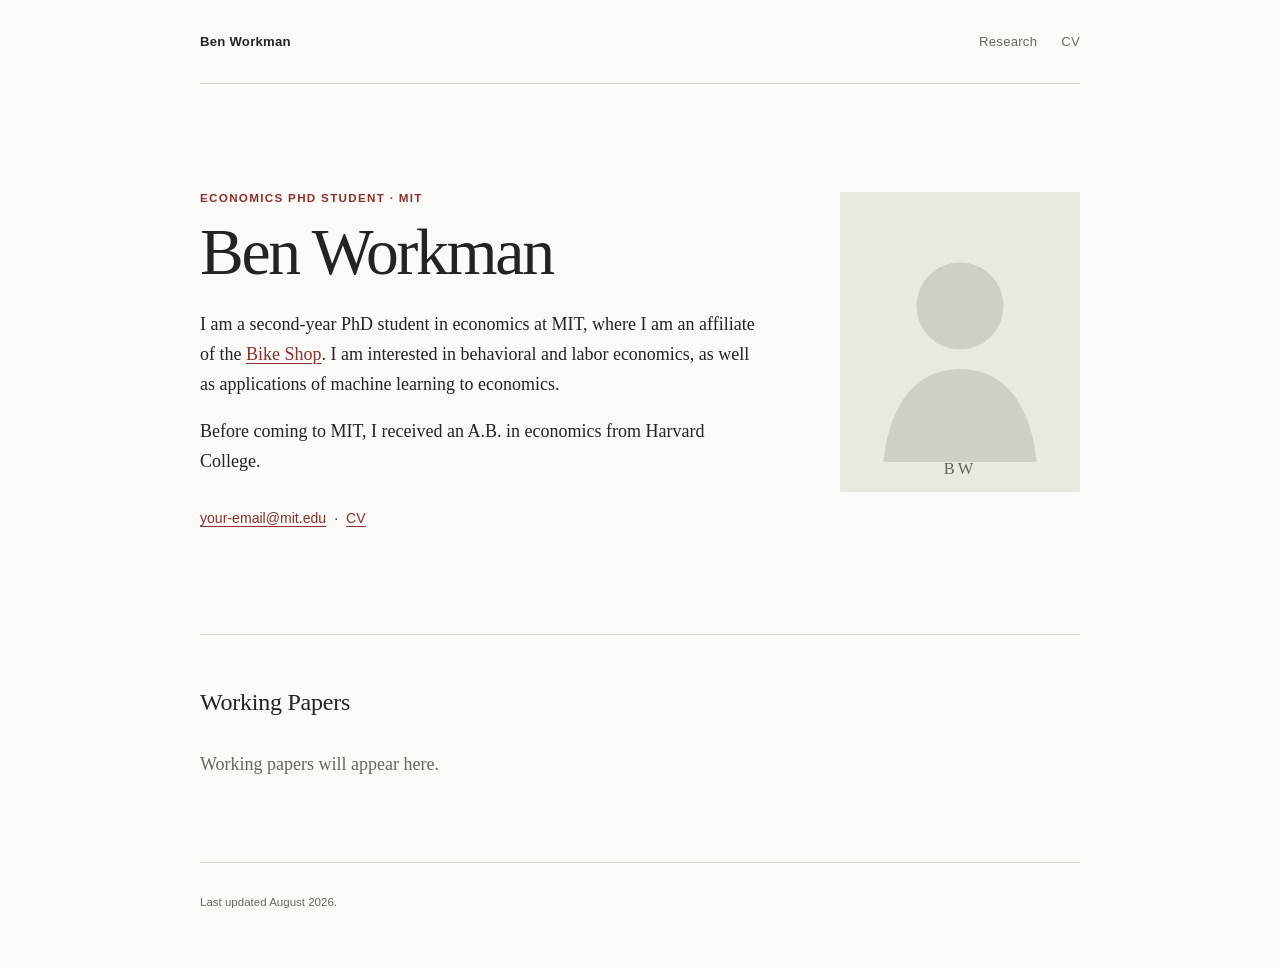
==== index.html @ 87a9e643 "Create a private-ready academic website starter Build a clean, dependency-free foundation that can b" ====
<!doctype html>
<html lang="en">
  <head>
    <meta charset="utf-8" />
    <meta name="viewport" content="width=device-width, initial-scale=1" />
    <meta
      name="description"
      content="Ben Workman is a PhD student in economics at MIT."
    />
    <title>Ben Workman | Economics PhD Student</title>
    <link rel="stylesheet" href="styles.css" />
  </head>
  <body>
    <header class="site-header">
      <a class="site-name" href="#top">Ben Workman</a>
      <nav aria-label="Main navigation">
        <a href="#research">Research</a>
        <a href="files/cv.html">CV</a>
      </nav>
    </header>

    <main id="top">
      <section class="intro" aria-labelledby="intro-heading">
        <div class="intro-copy">
          <p class="eyebrow">Economics PhD Student · MIT</p>
          <h1 id="intro-heading">Ben Workman</h1>
          <p>
            I am a second-year PhD student in economics at MIT, where I am an
            affiliate of the
            <a href="https://thebikeshop.io/">Bike Shop</a>. I am interested in
            behavioral and labor economics, as well as applications of machine
            learning to economics.
          </p>
          <p>
            Before coming to MIT, I received an A.B. in economics from Harvard
            College.
          </p>
          <div class="intro-links" aria-label="Contact and profile links">
            <!-- Replace the placeholder email in both the href and visible text. -->
            <a href="mailto:your-email@mit.edu">your-email@mit.edu</a>
            <span aria-hidden="true">·</span>
            <a href="files/cv.html">CV</a>
          </div>
        </div>

        <figure class="portrait">
          <img
            src="assets/profile-placeholder.svg"
            alt="Placeholder portrait for Ben Workman"
            width="640"
            height="800"
          />
        </figure>
      </section>

      <section id="research" class="content-section" aria-labelledby="research-heading">
        <h2 id="research-heading">Working Papers</h2>
        <p class="empty-state">Working papers will appear here.</p>

        <!--
          To add a paper, remove the empty-state above and copy this article:

          <article class="paper">
            <h3><a href="papers/your-paper.pdf">Your Paper Title</a></h3>
            <p class="paper-meta">With Coauthor Name</p>
            <details>
              <summary>Abstract</summary>
              <p>Your abstract goes here.</p>
            </details>
          </article>
        -->
      </section>

      <!-- Remove the hidden attribute when you are ready to use this section. -->
      <section class="content-section" aria-labelledby="publications-heading" hidden>
        <h2 id="publications-heading">Publications</h2>
      </section>

      <!-- Remove the hidden attribute when you are ready to use this section. -->
      <section class="content-section" aria-labelledby="writing-heading" hidden>
        <h2 id="writing-heading">Other Writing</h2>
      </section>
    </main>

    <footer>
      <p>Last updated August 2026.</p>
    </footer>
  </body>
</html>
---- styles.css ----
:root {
  --background: #fbfaf7;
  --surface: #f2f0ea;
  --text: #242321;
  --muted: #69665f;
  --accent: #8b2f2f;
  --rule: #d8d4ca;
  --content-width: 880px;
}

* {
  box-sizing: border-box;
}

html {
  scroll-behavior: smooth;
}

body {
  margin: 0;
  background: var(--background);
  color: var(--text);
  font-family: Georgia, "Times New Roman", serif;
  font-size: 18px;
  line-height: 1.65;
  text-rendering: optimizeLegibility;
}

a {
  color: var(--accent);
  text-decoration-thickness: 1px;
  text-underline-offset: 0.18em;
}

a:hover,
a:focus-visible {
  text-decoration-thickness: 2px;
}

.site-header,
main,
footer {
  width: min(calc(100% - 40px), var(--content-width));
  margin-inline: auto;
}

.site-header {
  display: flex;
  align-items: center;
  justify-content: space-between;
  min-height: 84px;
  border-bottom: 1px solid var(--rule);
  font-family: -apple-system, BlinkMacSystemFont, "Segoe UI", sans-serif;
  font-size: 0.82rem;
  letter-spacing: 0.02em;
}

.site-name {
  color: var(--text);
  font-weight: 650;
  text-decoration: none;
}

nav {
  display: flex;
  gap: 24px;
}

nav a {
  color: var(--muted);
  text-decoration: none;
}

nav a:hover,
nav a:focus-visible {
  color: var(--accent);
}

.intro {
  display: grid;
  grid-template-columns: minmax(0, 1fr) 240px;
  gap: clamp(40px, 8vw, 80px);
  align-items: start;
  padding-block: clamp(64px, 10vw, 104px);
}

.intro-copy {
  max-width: 610px;
}

.eyebrow {
  margin: 0 0 12px;
  color: var(--accent);
  font-family: -apple-system, BlinkMacSystemFont, "Segoe UI", sans-serif;
  font-size: 0.73rem;
  font-weight: 700;
  letter-spacing: 0.11em;
  text-transform: uppercase;
}

h1,
h2,
h3,
p {
  margin-top: 0;
}

h1 {
  margin-bottom: 24px;
  font-size: clamp(2.6rem, 6vw, 4.1rem);
  font-weight: 500;
  letter-spacing: -0.035em;
  line-height: 1.02;
}

.intro-copy > p:not(.eyebrow) {
  margin-bottom: 18px;
}

.intro-links {
  display: flex;
  flex-wrap: wrap;
  gap: 8px;
  align-items: center;
  margin-top: 30px;
  font-family: -apple-system, BlinkMacSystemFont, "Segoe UI", sans-serif;
  font-size: 0.88rem;
}

.portrait {
  margin: 4px 0 0;
}

.portrait img {
  display: block;
  width: 100%;
  height: auto;
  border-radius: 2px;
  background: var(--surface);
  filter: saturate(0.82);
}

.content-section {
  padding-block: 48px 64px;
  border-top: 1px solid var(--rule);
}

h2 {
  margin-bottom: 28px;
  font-size: 1.5rem;
  font-weight: 500;
  letter-spacing: -0.01em;
}

.empty-state,
.paper-meta {
  color: var(--muted);
}

.paper + .paper {
  margin-top: 48px;
}

.paper h3 {
  margin-bottom: 6px;
  font-size: 1.08rem;
  font-weight: 600;
  line-height: 1.4;
}

.paper-meta {
  margin-bottom: 14px;
  font-size: 0.92rem;
}

details {
  max-width: 700px;
}

summary {
  width: fit-content;
  color: var(--accent);
  cursor: pointer;
  font-family: -apple-system, BlinkMacSystemFont, "Segoe UI", sans-serif;
  font-size: 0.8rem;
  font-weight: 650;
  list-style-position: outside;
}

details p {
  margin: 14px 0 0;
  color: #46443f;
  font-size: 0.94rem;
}

footer {
  padding-block: 30px 56px;
  border-top: 1px solid var(--rule);
  color: var(--muted);
  font-family: -apple-system, BlinkMacSystemFont, "Segoe UI", sans-serif;
  font-size: 0.72rem;
}

footer p {
  margin: 0;
}

@media (max-width: 680px) {
  body {
    font-size: 17px;
  }

  .site-header,
  main,
  footer {
    width: min(calc(100% - 30px), var(--content-width));
  }

  .site-header {
    min-height: 72px;
  }

  nav {
    gap: 16px;
  }

  .intro {
    grid-template-columns: 1fr;
    gap: 42px;
    padding-block: 52px 64px;
  }

  .portrait {
    grid-row: 1;
    width: min(72vw, 250px);
  }

  .content-section {
    padding-block: 40px 52px;
  }
}

@media (prefers-reduced-motion: reduce) {
  html {
    scroll-behavior: auto;
  }
}
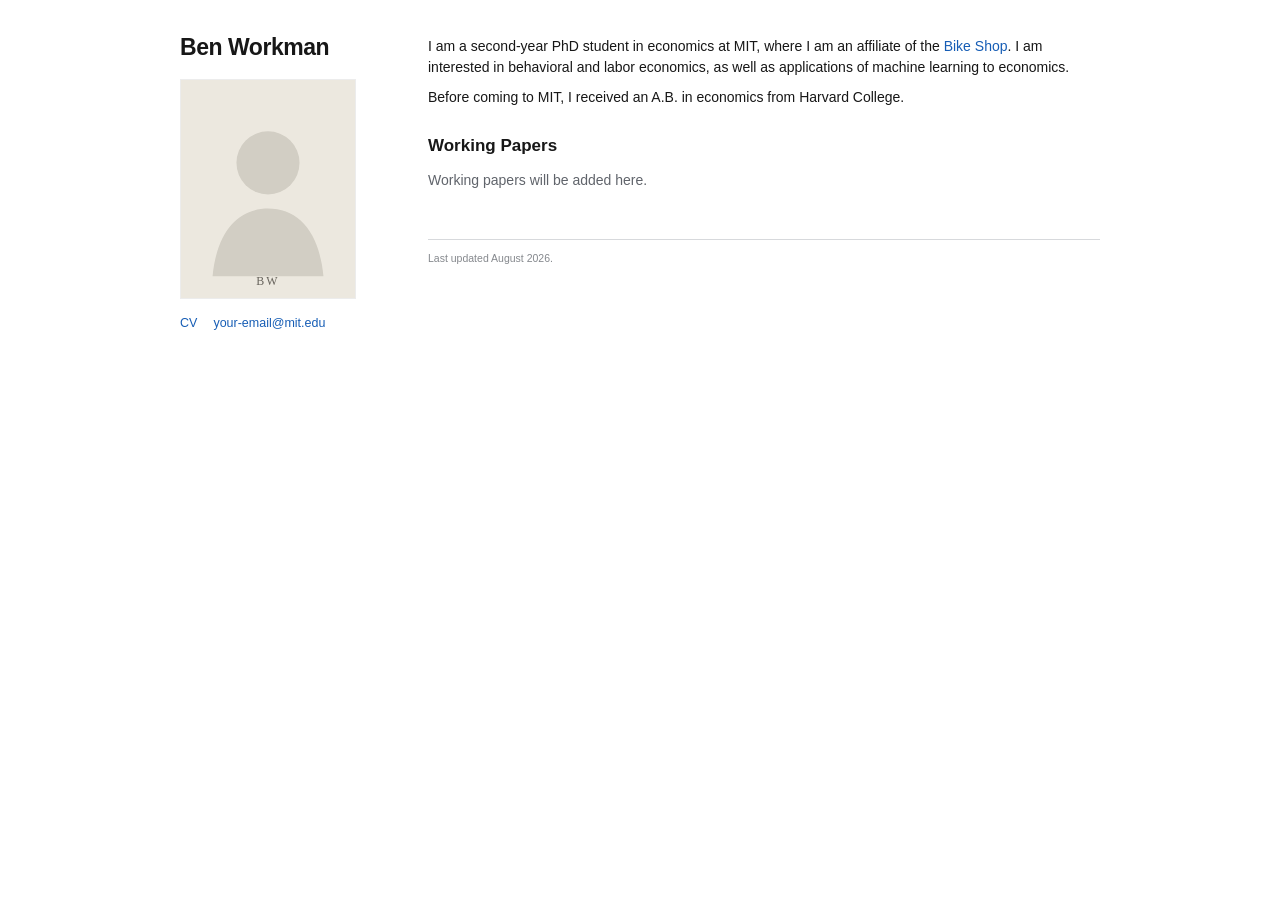
==== commit d04dd76e: "Refine the site into a compact economics profile Adopt the restrained two-column structure common to" ====
--- a/index.html
+++ b/index.html
@@ -11,19 +11,26 @@
     <link rel="stylesheet" href="styles.css" />
   </head>
   <body>
-    <header class="site-header">
-      <a class="site-name" href="#top">Ben Workman</a>
-      <nav aria-label="Main navigation">
-        <a href="#research">Research</a>
-        <a href="files/cv.html">CV</a>
-      </nav>
-    </header>
+    <main id="top" class="layout">
+      <aside class="profile" aria-labelledby="profile-heading">
+        <h1 id="profile-heading">Ben Workman</h1>
+        <figure class="portrait">
+          <img
+            src="assets/profile-placeholder.svg"
+            alt="Placeholder portrait for Ben Workman"
+            width="640"
+            height="800"
+          />
+        </figure>
+        <nav class="profile-links" aria-label="Contact links">
+          <a href="files/cv.html">CV</a>
+          <!-- Replace the placeholder email in both the href and visible text. -->
+          <a href="mailto:your-email@mit.edu">your-email@mit.edu</a>
+        </nav>
+      </aside>
 
-    <main id="top">
-      <section class="intro" aria-labelledby="intro-heading">
-        <div class="intro-copy">
-          <p class="eyebrow">Economics PhD Student · MIT</p>
-          <h1 id="intro-heading">Ben Workman</h1>
+      <div class="content">
+        <section class="bio" aria-label="Biography">
           <p>
             I am a second-year PhD student in economics at MIT, where I am an
             affiliate of the
@@ -35,55 +42,40 @@
             Before coming to MIT, I received an A.B. in economics from Harvard
             College.
           </p>
-          <div class="intro-links" aria-label="Contact and profile links">
-            <!-- Replace the placeholder email in both the href and visible text. -->
-            <a href="mailto:your-email@mit.edu">your-email@mit.edu</a>
-            <span aria-hidden="true">·</span>
-            <a href="files/cv.html">CV</a>
-          </div>
-        </div>
+        </section>
 
-        <figure class="portrait">
-          <img
-            src="assets/profile-placeholder.svg"
-            alt="Placeholder portrait for Ben Workman"
-            width="640"
-            height="800"
-          />
-        </figure>
-      </section>
+        <section id="research" class="content-section" aria-labelledby="research-heading">
+          <h2 id="research-heading">Working Papers</h2>
+          <p class="empty-state">Working papers will be added here.</p>
 
-      <section id="research" class="content-section" aria-labelledby="research-heading">
-        <h2 id="research-heading">Working Papers</h2>
-        <p class="empty-state">Working papers will appear here.</p>
+          <!--
+            To add a paper, remove the empty-state above and copy this article:
 
-        <!--
-          To add a paper, remove the empty-state above and copy this article:
+            <article class="paper">
+              <h3><a href="papers/your-paper.pdf">Your Paper Title</a></h3>
+              <p class="paper-meta">With Coauthor Name</p>
+              <details>
+                <summary>Abstract</summary>
+                <p>Your abstract goes here.</p>
+              </details>
+            </article>
+          -->
+        </section>
 
-          <article class="paper">
-            <h3><a href="papers/your-paper.pdf">Your Paper Title</a></h3>
-            <p class="paper-meta">With Coauthor Name</p>
-            <details>
-              <summary>Abstract</summary>
-              <p>Your abstract goes here.</p>
-            </details>
-          </article>
-        -->
-      </section>
+        <!-- Remove the hidden attribute when you are ready to use this section. -->
+        <section class="content-section" aria-labelledby="publications-heading" hidden>
+          <h2 id="publications-heading">Publications</h2>
+        </section>
 
-      <!-- Remove the hidden attribute when you are ready to use this section. -->
-      <section class="content-section" aria-labelledby="publications-heading" hidden>
-        <h2 id="publications-heading">Publications</h2>
-      </section>
+        <!-- Remove the hidden attribute when you are ready to use this section. -->
+        <section class="content-section" aria-labelledby="writing-heading" hidden>
+          <h2 id="writing-heading">Other Writing</h2>
+        </section>
 
-      <!-- Remove the hidden attribute when you are ready to use this section. -->
-      <section class="content-section" aria-labelledby="writing-heading" hidden>
-        <h2 id="writing-heading">Other Writing</h2>
-      </section>
+        <footer>
+          <p>Last updated August 2026.</p>
+        </footer>
+      </div>
     </main>
-
-    <footer>
-      <p>Last updated August 2026.</p>
-    </footer>
   </body>
 </html>
--- a/styles.css
+++ b/styles.css
@@ -1,247 +1,214 @@
 :root {
-  --background: #fbfaf7;
-  --surface: #f2f0ea;
-  --text: #242321;
-  --muted: #69665f;
-  --accent: #8b2f2f;
-  --rule: #d8d4ca;
-  --content-width: 880px;
+  --background: #ffffff;
+  --text: #171717;
+  --muted: #60646b;
+  --link: #165db5;
+  --rule: #d7d9dc;
+  --page-width: 920px;
 }
 
 * {
   box-sizing: border-box;
-}
-
-html {
-  scroll-behavior: smooth;
 }
 
 body {
   margin: 0;
   background: var(--background);
   color: var(--text);
-  font-family: Georgia, "Times New Roman", serif;
-  font-size: 18px;
-  line-height: 1.65;
+  font-family: Arial, Helvetica, sans-serif;
+  font-size: 14px;
+  line-height: 1.48;
   text-rendering: optimizeLegibility;
 }
 
 a {
-  color: var(--accent);
-  text-decoration-thickness: 1px;
-  text-underline-offset: 0.18em;
+  color: var(--link);
+  text-decoration: none;
 }
 
 a:hover,
 a:focus-visible {
-  text-decoration-thickness: 2px;
-}
-
-.site-header,
-main,
-footer {
-  width: min(calc(100% - 40px), var(--content-width));
-  margin-inline: auto;
-}
-
-.site-header {
-  display: flex;
-  align-items: center;
-  justify-content: space-between;
-  min-height: 84px;
-  border-bottom: 1px solid var(--rule);
-  font-family: -apple-system, BlinkMacSystemFont, "Segoe UI", sans-serif;
-  font-size: 0.82rem;
-  letter-spacing: 0.02em;
-}
-
-.site-name {
-  color: var(--text);
-  font-weight: 650;
-  text-decoration: none;
-}
-
-nav {
-  display: flex;
-  gap: 24px;
-}
-
-nav a {
-  color: var(--muted);
-  text-decoration: none;
-}
-
-nav a:hover,
-nav a:focus-visible {
-  color: var(--accent);
-}
-
-.intro {
+  text-decoration: underline;
+  text-underline-offset: 0.16em;
+}
+
+.layout {
   display: grid;
-  grid-template-columns: minmax(0, 1fr) 240px;
-  gap: clamp(40px, 8vw, 80px);
-  align-items: start;
-  padding-block: clamp(64px, 10vw, 104px);
-}
-
-.intro-copy {
-  max-width: 610px;
-}
-
-.eyebrow {
-  margin: 0 0 12px;
-  color: var(--accent);
-  font-family: -apple-system, BlinkMacSystemFont, "Segoe UI", sans-serif;
-  font-size: 0.73rem;
+  grid-template-columns: 190px minmax(0, 1fr);
+  gap: 58px;
+  width: min(calc(100% - 48px), var(--page-width));
+  margin: 0 auto;
+  padding: 34px 0 64px;
+}
+
+.profile h1 {
+  margin: 0 0 19px;
+  font-size: 23px;
   font-weight: 700;
-  letter-spacing: 0.11em;
-  text-transform: uppercase;
-}
-
-h1,
-h2,
-h3,
-p {
-  margin-top: 0;
-}
-
-h1 {
-  margin-bottom: 24px;
-  font-size: clamp(2.6rem, 6vw, 4.1rem);
-  font-weight: 500;
-  letter-spacing: -0.035em;
-  line-height: 1.02;
-}
-
-.intro-copy > p:not(.eyebrow) {
-  margin-bottom: 18px;
-}
-
-.intro-links {
-  display: flex;
-  flex-wrap: wrap;
-  gap: 8px;
-  align-items: center;
-  margin-top: 30px;
-  font-family: -apple-system, BlinkMacSystemFont, "Segoe UI", sans-serif;
-  font-size: 0.88rem;
+  letter-spacing: -0.02em;
+  line-height: 1.15;
 }
 
 .portrait {
-  margin: 4px 0 0;
+  width: 176px;
+  margin: 0 0 15px;
 }
 
 .portrait img {
   display: block;
   width: 100%;
   height: auto;
-  border-radius: 2px;
-  background: var(--surface);
-  filter: saturate(0.82);
+  border: 1px solid #ececec;
+  background: #f1f1f1;
+}
+
+.profile-links {
+  display: flex;
+  flex-wrap: wrap;
+  gap: 5px 16px;
+  font-size: 12.5px;
+}
+
+.profile-links a {
+  white-space: nowrap;
+}
+
+.content {
+  min-width: 0;
+  padding-top: 2px;
+}
+
+.bio {
+  max-width: 650px;
+  margin-bottom: 27px;
+}
+
+p {
+  margin: 0 0 10px;
 }
 
 .content-section {
-  padding-block: 48px 64px;
-  border-top: 1px solid var(--rule);
+  margin-top: 24px;
 }
 
 h2 {
-  margin-bottom: 28px;
-  font-size: 1.5rem;
-  font-weight: 500;
-  letter-spacing: -0.01em;
-}
-
-.empty-state,
-.paper-meta {
+  margin: 0 0 14px;
+  font-size: 17px;
+  font-weight: 700;
+  line-height: 1.25;
+}
+
+.empty-state {
   color: var(--muted);
 }
 
-.paper + .paper {
-  margin-top: 48px;
+.paper {
+  margin-bottom: 25px;
 }
 
 .paper h3 {
-  margin-bottom: 6px;
-  font-size: 1.08rem;
+  margin: 0 0 3px;
+  font-size: 14px;
   font-weight: 600;
   line-height: 1.4;
 }
 
 .paper-meta {
-  margin-bottom: 14px;
-  font-size: 0.92rem;
+  margin: 0 0 5px;
+  color: #45484d;
+  font-size: 12.5px;
 }
 
 details {
-  max-width: 700px;
+  max-width: 680px;
 }
 
 summary {
   width: fit-content;
-  color: var(--accent);
+  color: #4f5358;
   cursor: pointer;
-  font-family: -apple-system, BlinkMacSystemFont, "Segoe UI", sans-serif;
-  font-size: 0.8rem;
-  font-weight: 650;
+  font-size: 12.5px;
   list-style-position: outside;
 }
 
+summary:hover,
+summary:focus-visible {
+  color: var(--link);
+}
+
 details p {
-  margin: 14px 0 0;
-  color: #46443f;
-  font-size: 0.94rem;
+  margin: 8px 0 0;
+  color: #35383c;
+  font-size: 12.5px;
+  line-height: 1.55;
 }
 
 footer {
-  padding-block: 30px 56px;
+  margin-top: 48px;
+  padding-top: 11px;
   border-top: 1px solid var(--rule);
-  color: var(--muted);
-  font-family: -apple-system, BlinkMacSystemFont, "Segoe UI", sans-serif;
-  font-size: 0.72rem;
+  color: #85888d;
+  font-size: 10.5px;
 }
 
 footer p {
   margin: 0;
 }
 
-@media (max-width: 680px) {
-  body {
-    font-size: 17px;
-  }
-
-  .site-header,
-  main,
-  footer {
-    width: min(calc(100% - 30px), var(--content-width));
-  }
-
-  .site-header {
-    min-height: 72px;
-  }
-
-  nav {
-    gap: 16px;
-  }
-
-  .intro {
+@media (max-width: 700px) {
+  .layout {
     grid-template-columns: 1fr;
-    gap: 42px;
-    padding-block: 52px 64px;
+    gap: 30px;
+    width: min(calc(100% - 36px), 560px);
+    padding-top: 25px;
+  }
+
+  .profile {
+    display: grid;
+    grid-template-columns: 125px minmax(0, 1fr);
+    grid-template-rows: auto 1fr;
+    column-gap: 20px;
+    align-items: start;
+  }
+
+  .profile h1 {
+    grid-column: 2;
+    margin: 2px 0 10px;
+    font-size: 21px;
   }
 
   .portrait {
-    grid-row: 1;
-    width: min(72vw, 250px);
-  }
-
-  .content-section {
-    padding-block: 40px 52px;
-  }
-}
-
-@media (prefers-reduced-motion: reduce) {
-  html {
-    scroll-behavior: auto;
-  }
-}
+    grid-row: 1 / span 2;
+    width: 125px;
+    margin: 0;
+  }
+
+  .profile-links {
+    grid-column: 2;
+    align-content: start;
+  }
+
+  .content {
+    padding-top: 0;
+  }
+
+  .bio {
+    margin-bottom: 29px;
+  }
+}
+
+@media (max-width: 390px) {
+  .profile {
+    grid-template-columns: 108px minmax(0, 1fr);
+    column-gap: 16px;
+  }
+
+  .portrait {
+    width: 108px;
+  }
+
+  .profile-links {
+    flex-direction: column;
+    gap: 3px;
+  }
+}
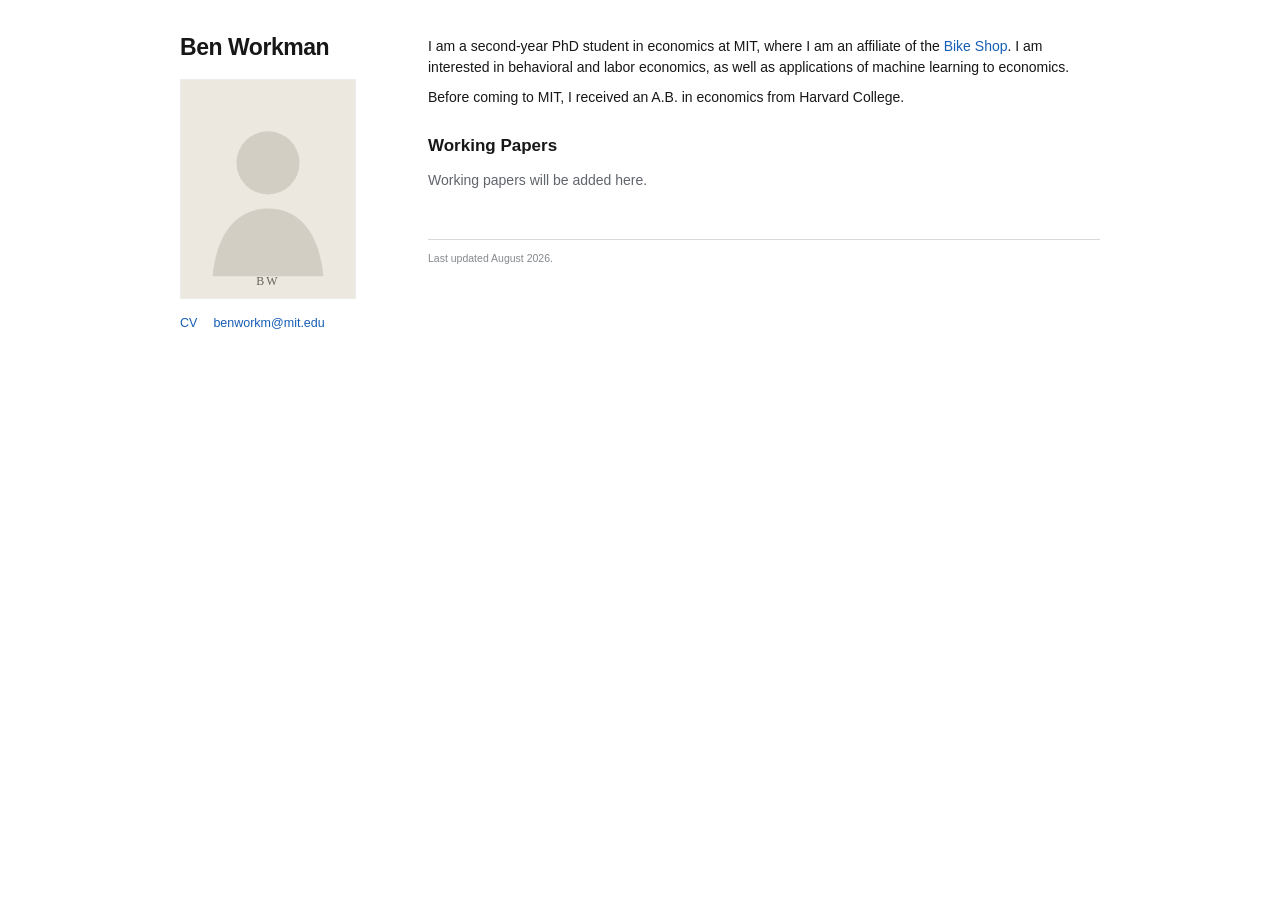
==== commit 55508221: "Create a concise academic CV Replace the undergraduate resume placeholder with a one-page research-f" ====
--- a/index.html
+++ b/index.html
@@ -23,9 +23,8 @@
           />
         </figure>
         <nav class="profile-links" aria-label="Contact links">
-          <a href="files/cv.html">CV</a>
-          <!-- Replace the placeholder email in both the href and visible text. -->
-          <a href="mailto:your-email@mit.edu">your-email@mit.edu</a>
+          <a href="files/cv.pdf">CV</a>
+          <a href="mailto:benworkm@mit.edu">benworkm@mit.edu</a>
         </nav>
       </aside>
 
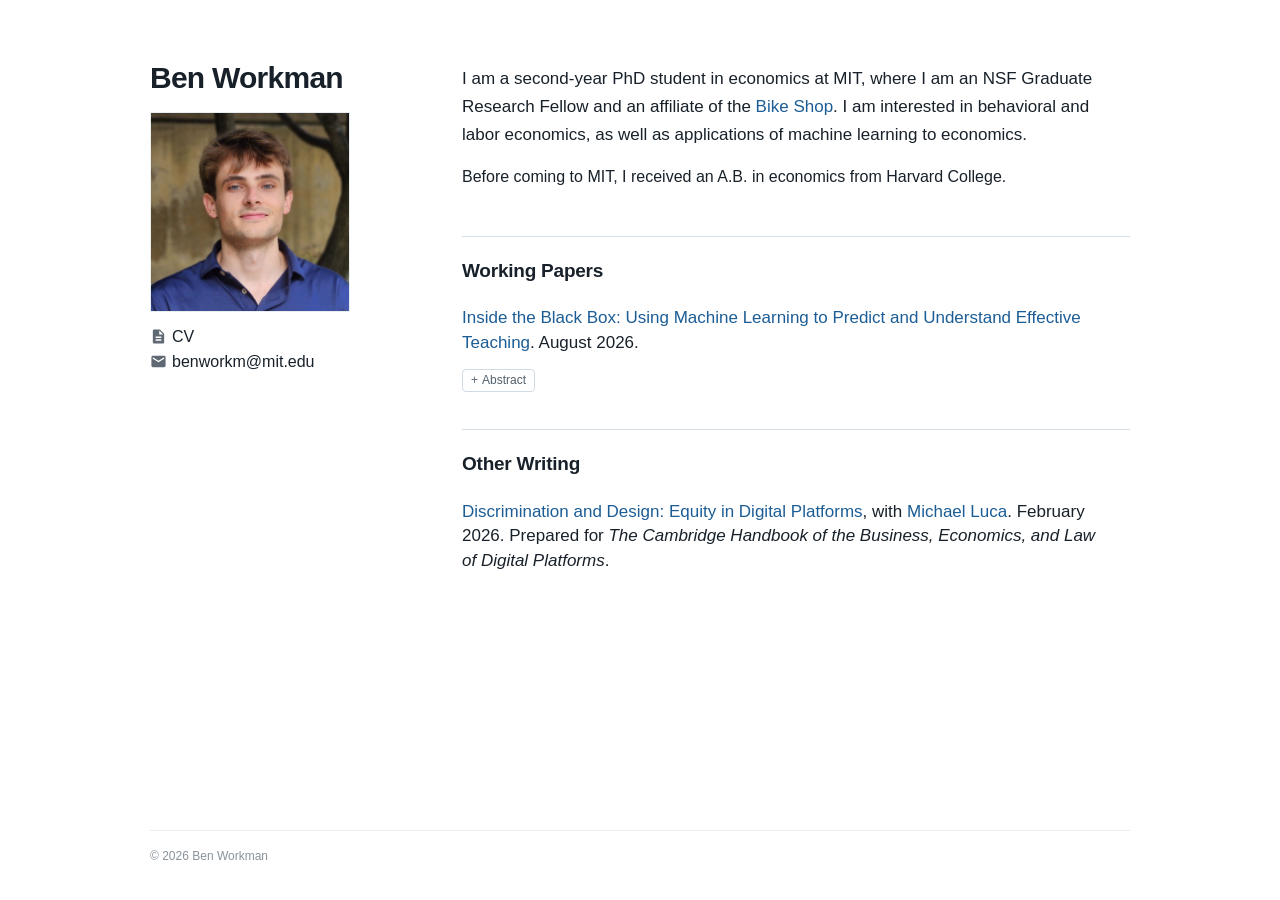
==== commit 7067e304: "Publish academic profile and research materials Add the finalized profile, contact details, CV, and " ====
--- a/index.html
+++ b/index.html
@@ -7,8 +7,9 @@
       name="description"
       content="Ben Workman is a PhD student in economics at MIT."
     />
-    <title>Ben Workman | Economics PhD Student</title>
-    <link rel="stylesheet" href="styles.css" />
+    <title>Ben Workman</title>
+    <link rel="icon" href="assets/favicon.svg" type="image/svg+xml" />
+    <link rel="stylesheet" href="styles.css?v=6" />
   </head>
   <body>
     <main id="top" class="layout">
@@ -16,23 +17,50 @@
         <h1 id="profile-heading">Ben Workman</h1>
         <figure class="portrait">
           <img
-            src="assets/profile-placeholder.svg"
-            alt="Placeholder portrait for Ben Workman"
-            width="640"
-            height="800"
+            src="assets/ben-workman.png"
+            alt="Ben Workman"
+            width="400"
+            height="400"
           />
         </figure>
+
         <nav class="profile-links" aria-label="Contact links">
-          <a href="files/cv.pdf">CV</a>
-          <a href="mailto:benworkm@mit.edu">benworkm@mit.edu</a>
+          <a href="files/cv.pdf" class="contact-link">
+            <svg
+              viewBox="0 0 24 24"
+              width="16"
+              height="16"
+              fill="currentColor"
+              aria-hidden="true"
+            >
+              <path
+                d="M14 2H6c-1.1 0-1.99.9-1.99 2L4 20c0 1.1.89 2 1.99 2H18c1.1 0 2-.9 2-2V8l-6-6zm2 16H8v-2h8v2zm0-4H8v-2h8v2zm-3-5V3.5L18.5 9H13z"
+              />
+            </svg>
+            <span>CV</span>
+          </a>
+          <a href="mailto:benworkm@mit.edu" class="contact-link">
+            <svg
+              viewBox="0 0 24 24"
+              width="16"
+              height="16"
+              fill="currentColor"
+              aria-hidden="true"
+            >
+              <path
+                d="M20 4H4c-1.1 0-1.99.9-1.99 2L2 18c0 1.1.9 2 2 2h16c1.1 0 2-.9 2-2V6c0-1.1-.9-2-2-2zm0 4l-8 5-8-5V6l8 5 8-5v2z"
+              />
+            </svg>
+            <span>benworkm@mit.edu</span>
+          </a>
         </nav>
       </aside>
 
       <div class="content">
         <section class="bio" aria-label="Biography">
-          <p>
-            I am a second-year PhD student in economics at MIT, where I am an
-            affiliate of the
+          <p class="lead">
+            I am a second-year PhD student in economics at MIT, where I am an NSF
+            Graduate Research Fellow and an affiliate of the
             <a href="https://thebikeshop.io/">Bike Shop</a>. I am interested in
             behavioral and labor economics, as well as applications of machine
             learning to economics.
@@ -45,20 +73,37 @@
 
         <section id="research" class="content-section" aria-labelledby="research-heading">
           <h2 id="research-heading">Working Papers</h2>
-          <p class="empty-state">Working papers will be added here.</p>
-
-          <!--
-            To add a paper, remove the empty-state above and copy this article:
-
-            <article class="paper">
-              <h3><a href="papers/your-paper.pdf">Your Paper Title</a></h3>
-              <p class="paper-meta">With Coauthor Name</p>
-              <details>
-                <summary>Abstract</summary>
-                <p>Your abstract goes here.</p>
-              </details>
-            </article>
-          -->
+          <article class="paper">
+            <h3 class="paper-citation">
+              <a
+                class="paper-title-link"
+                href="papers/inside-the-black-box.pdf"
+                target="_blank"
+                rel="noopener"
+                >Inside the Black Box: Using Machine Learning to Predict and
+                Understand Effective Teaching</a
+              >. August 2026.
+            </h3>
+            <details>
+              <summary>Abstract</summary>
+              <p>
+                This paper applies machine learning techniques to classroom
+                transcripts of mathematics instruction to predict and
+                understand teacher value-added. Using data from approximately
+                300 U.S. elementary school teachers, I show that transcript
+                embeddings predict value-added better than observable teacher
+                characteristics, including classroom observation scores,
+                explaining an order of magnitude more out-of-sample variation.
+                I present evidence suggesting these predictions could improve
+                personnel decisions and student outcomes. I then identify
+                specific instructional features associated with value-added,
+                such as the use of student teamwork. Finally, I examine human
+                evaluators’ predictions of value-added and find suggestive
+                evidence of errors in their weighting of instructional
+                practices.
+              </p>
+            </details>
+          </article>
         </section>
 
         <!-- Remove the hidden attribute when you are ready to use this section. -->
@@ -66,15 +111,29 @@
           <h2 id="publications-heading">Publications</h2>
         </section>
 
-        <!-- Remove the hidden attribute when you are ready to use this section. -->
-        <section class="content-section" aria-labelledby="writing-heading" hidden>
+        <section class="content-section" aria-labelledby="writing-heading">
           <h2 id="writing-heading">Other Writing</h2>
+          <article class="writing-entry">
+            <h3 class="paper-citation">
+              <a
+                class="paper-title-link"
+                href="papers/discrimination-and-design.pdf"
+                target="_blank"
+                rel="noopener"
+                >Discrimination and Design: Equity in Digital Platforms</a
+              >, with
+              <a href="https://carey.jhu.edu/faculty/faculty-directory/michael-luca-phd"
+                >Michael Luca</a
+              >. February 2026. Prepared for
+              <em>The Cambridge Handbook of the Business, Economics, and Law of
+                Digital Platforms</em>.
+            </h3>
+          </article>
         </section>
-
-        <footer>
-          <p>Last updated August 2026.</p>
-        </footer>
       </div>
     </main>
+    <footer class="site-footer">
+      <p>© 2026 Ben Workman</p>
+    </footer>
   </body>
 </html>
--- a/styles.css
+++ b/styles.css
@@ -1,23 +1,32 @@
 :root {
-  --background: #ffffff;
-  --text: #171717;
-  --muted: #60646b;
-  --link: #165db5;
-  --rule: #d7d9dc;
-  --page-width: 920px;
+  --paper: #ffffff;
+  --ink: #18212a;
+  --muted: #5f6973;
+  --link: #1c5d96;
+  --rule: #d7e0e7;
+  --soft-rule: #e8edf1;
+  --page-width: 980px;
 }
 
 * {
   box-sizing: border-box;
 }
 
+html {
+  scroll-behavior: smooth;
+}
+
 body {
+  display: flex;
+  flex-direction: column;
+  min-height: 100vh;
   margin: 0;
-  background: var(--background);
-  color: var(--text);
-  font-family: Arial, Helvetica, sans-serif;
-  font-size: 14px;
-  line-height: 1.48;
+  background: var(--paper);
+  color: var(--ink);
+  font-family: -apple-system, BlinkMacSystemFont, "Segoe UI", Roboto, Helvetica,
+    Arial, sans-serif;
+  font-size: 16px;
+  line-height: 1.62;
   text-rendering: optimizeLegibility;
 }
 
@@ -29,186 +38,291 @@
 a:hover,
 a:focus-visible {
   text-decoration: underline;
-  text-underline-offset: 0.16em;
+  text-decoration-thickness: 1px;
+  text-underline-offset: 0.18em;
 }
 
 .layout {
   display: grid;
-  grid-template-columns: 190px minmax(0, 1fr);
-  gap: 58px;
-  width: min(calc(100% - 48px), var(--page-width));
+  flex: 1 0 auto;
+  grid-template-columns: 220px minmax(0, 1fr);
+  gap: clamp(54px, 8vw, 92px);
+  width: min(calc(100% - 56px), var(--page-width));
   margin: 0 auto;
-  padding: 34px 0 64px;
+  padding: 62px 0 48px;
+}
+
+.profile {
+  position: sticky;
+  top: 62px;
+  align-self: start;
 }
 
 .profile h1 {
-  margin: 0 0 19px;
-  font-size: 23px;
+  margin: 0 0 18px;
+  font-size: 30px;
   font-weight: 700;
-  letter-spacing: -0.02em;
-  line-height: 1.15;
+  letter-spacing: -0.025em;
+  line-height: 1.08;
 }
 
 .portrait {
-  width: 176px;
-  margin: 0 0 15px;
+  width: 200px;
+  margin: 0 0 11px;
 }
 
 .portrait img {
   display: block;
   width: 100%;
   height: auto;
-  border: 1px solid #ececec;
-  background: #f1f1f1;
+  border: 1px solid var(--soft-rule);
+  background: #f3f5f7;
 }
 
 .profile-links {
   display: flex;
-  flex-wrap: wrap;
-  gap: 5px 16px;
-  font-size: 12.5px;
-}
-
-.profile-links a {
-  white-space: nowrap;
+  flex-direction: column;
+  align-items: stretch;
+  gap: 8px;
+  width: max-content;
+  margin: 16px 0 0;
+  padding-top: 0;
+  font-size: 16px;
+}
+
+.contact-link {
+  display: inline-flex;
+  align-items: center;
+  justify-content: flex-start;
+  gap: 5px;
+  color: var(--ink);
+  line-height: 1;
+}
+
+.contact-link:hover,
+.contact-link:focus-visible {
+  color: var(--link);
+}
+
+.contact-link svg {
+  display: block;
+  flex-shrink: 0;
+  width: 17px;
+  height: 17px;
+  color: var(--muted);
+}
+
+.contact-link span {
+  display: block;
+  line-height: 17px;
 }
 
 .content {
   min-width: 0;
-  padding-top: 2px;
-}
-
-.bio {
+  padding-top: 3px;
+}
+
+.content > .bio {
   max-width: 650px;
-  margin-bottom: 27px;
+  margin-bottom: 46px;
 }
 
 p {
+  margin: 0 0 14px;
+}
+
+.lead {
+  font-size: 17px;
+  line-height: 1.66;
+}
+
+.content-section {
+  margin-top: 37px;
+  padding-top: 22px;
+  border-top: 1px solid var(--rule);
+}
+
+h2 {
+  margin: 0 0 24px;
+  font-size: 19px;
+  font-weight: 700;
+  letter-spacing: -0.012em;
+  line-height: 1.25;
+}
+
+.paper {
+  margin-bottom: 30px;
+}
+
+.paper h3,
+.writing-entry h3 {
+  max-width: 640px;
   margin: 0 0 10px;
-}
-
-.content-section {
-  margin-top: 24px;
-}
-
-h2 {
-  margin: 0 0 14px;
   font-size: 17px;
-  font-weight: 700;
-  line-height: 1.25;
-}
-
-.empty-state {
+  font-weight: 400;
+  line-height: 1.45;
+}
+
+.paper-title-link {
+  color: var(--link);
+}
+
+.pending-link {
+  cursor: default;
+  pointer-events: none;
+}
+
+.paper-meta {
+  margin: 0 0 9px;
   color: var(--muted);
-}
-
-.paper {
-  margin-bottom: 25px;
-}
-
-.paper h3 {
-  margin: 0 0 3px;
   font-size: 14px;
-  font-weight: 600;
-  line-height: 1.4;
-}
-
-.paper-meta {
-  margin: 0 0 5px;
-  color: #45484d;
-  font-size: 12.5px;
 }
 
 details {
-  max-width: 680px;
+  max-width: 650px;
+  margin-top: 2px;
 }
 
 summary {
+  display: inline-flex;
+  align-items: center;
+  justify-content: center;
+  gap: 4px;
   width: fit-content;
-  color: #4f5358;
+  padding: 2px 8px 3px;
+  border: 1px solid #d3dbe2;
+  border-radius: 4px;
+  background: #fff;
+  color: #53606b;
   cursor: pointer;
-  font-size: 12.5px;
-  list-style-position: outside;
+  font-size: 12px;
+  line-height: 1.35;
+  list-style: none;
 }
 
 summary:hover,
 summary:focus-visible {
+  border-color: #aebdca;
   color: var(--link);
 }
 
+summary::-webkit-details-marker {
+  display: none;
+}
+
+summary::before {
+  content: "+";
+  color: var(--muted);
+}
+
+details[open] summary::before {
+  content: "−";
+}
+
 details p {
-  margin: 8px 0 0;
-  color: #35383c;
-  font-size: 12.5px;
-  line-height: 1.55;
-}
-
-footer {
-  margin-top: 48px;
-  padding-top: 11px;
-  border-top: 1px solid var(--rule);
-  color: #85888d;
-  font-size: 10.5px;
-}
-
-footer p {
+  margin: 12px 0 0;
+  padding: 15px 18px;
+  border-left: 2px solid var(--rule);
+  background: rgba(28, 93, 150, 0.035);
+  color: #3e4953;
+  font-size: 14px;
+  line-height: 1.62;
+}
+
+.writing-entry {
+  max-width: 650px;
+}
+
+.writing-entry .paper-meta {
   margin: 0;
-}
-
-@media (max-width: 700px) {
+  color: var(--muted);
+  font-size: 14px;
+  line-height: 1.58;
+}
+
+.site-footer {
+  width: min(calc(100% - 56px), var(--page-width));
+  margin: 0 auto;
+  padding: 16px 0 34px;
+  border-top: 1px solid var(--soft-rule);
+  color: #8a9299;
+  font-size: 12px;
+}
+
+.site-footer p {
+  margin: 0;
+}
+
+@media (max-width: 760px) {
   .layout {
     grid-template-columns: 1fr;
-    gap: 30px;
-    width: min(calc(100% - 36px), 560px);
-    padding-top: 25px;
+    gap: 38px;
+    width: min(calc(100% - 38px), 620px);
+    padding: 34px 0 52px;
   }
 
   .profile {
+    position: static;
     display: grid;
-    grid-template-columns: 125px minmax(0, 1fr);
+    grid-template-columns: 145px minmax(0, 1fr);
     grid-template-rows: auto 1fr;
-    column-gap: 20px;
-    align-items: start;
+    column-gap: 23px;
   }
 
   .profile h1 {
     grid-column: 2;
-    margin: 2px 0 10px;
-    font-size: 21px;
+    margin-top: 4px;
+    font-size: 27px;
   }
 
   .portrait {
     grid-row: 1 / span 2;
-    width: 125px;
+    width: 145px;
     margin: 0;
   }
 
   .profile-links {
     grid-column: 2;
-    align-content: start;
+    align-self: start;
+    justify-content: flex-start;
+    width: max-content;
+    margin: 16px 0 0;
   }
 
   .content {
     padding-top: 0;
   }
 
-  .bio {
-    margin-bottom: 29px;
-  }
-}
-
-@media (max-width: 390px) {
+  .content > .bio {
+    margin-bottom: 38px;
+  }
+
+  .site-footer {
+    width: min(calc(100% - 38px), 620px);
+  }
+}
+
+@media (max-width: 420px) {
+  body {
+    font-size: 15px;
+  }
+
   .profile {
-    grid-template-columns: 108px minmax(0, 1fr);
-    column-gap: 16px;
+    grid-template-columns: 112px minmax(0, 1fr);
+    column-gap: 18px;
   }
 
   .portrait {
-    width: 108px;
-  }
-
-  .profile-links {
-    flex-direction: column;
-    gap: 3px;
-  }
-}
+    width: 112px;
+  }
+
+  .profile h1 {
+    font-size: 23px;
+  }
+}
+
+@media (prefers-reduced-motion: reduce) {
+  html {
+    scroll-behavior: auto;
+  }
+}
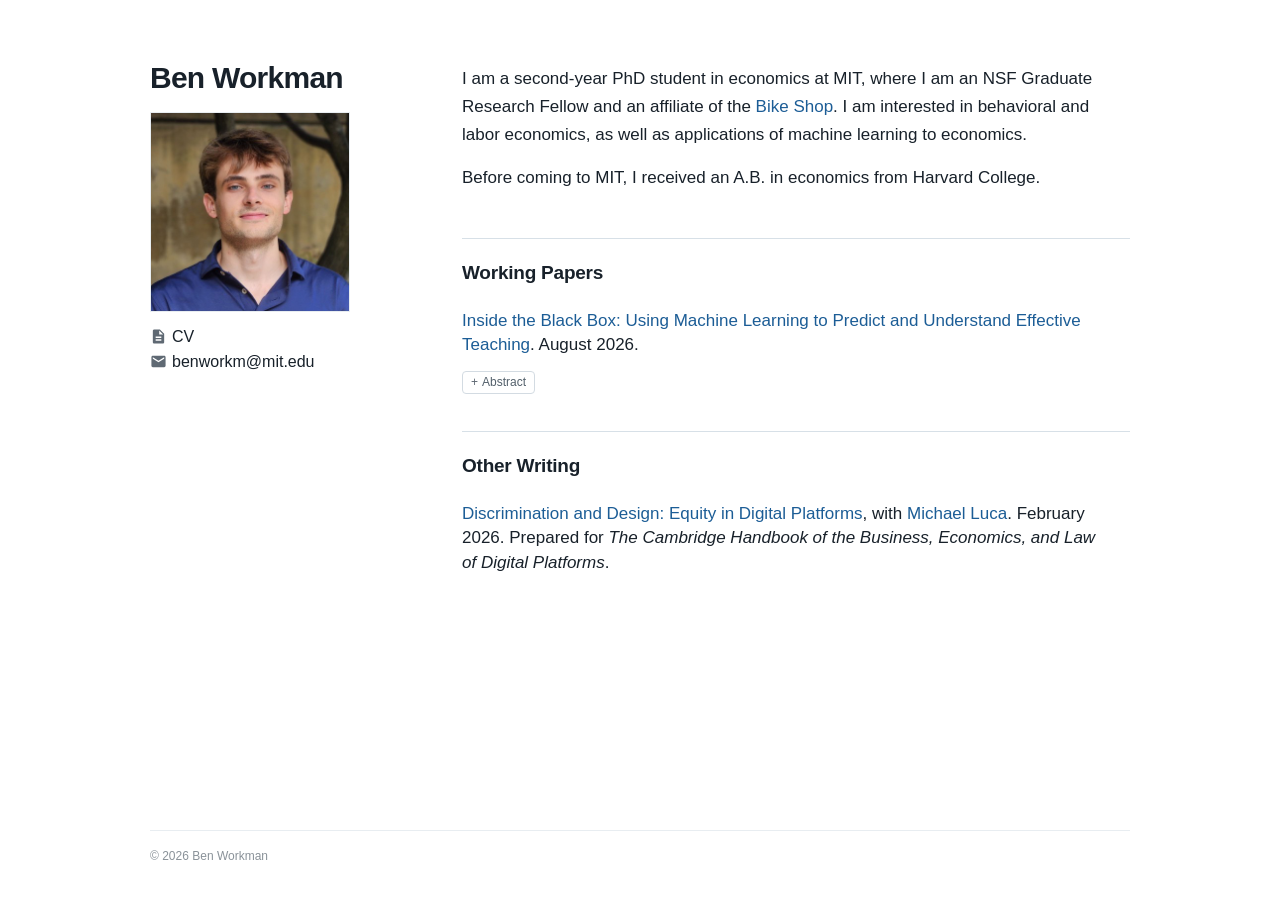
==== commit 9b775f6b: "Clean up site scaffolding and typography Remove obsolete starter files and instructions while keepin" ====
--- a/index.html
+++ b/index.html
@@ -9,7 +9,7 @@
     />
     <title>Ben Workman</title>
     <link rel="icon" href="assets/favicon.svg" type="image/svg+xml" />
-    <link rel="stylesheet" href="styles.css?v=6" />
+    <link rel="stylesheet" href="styles.css?v=7" />
   </head>
   <body>
     <main id="top" class="layout">
@@ -58,7 +58,7 @@
 
       <div class="content">
         <section class="bio" aria-label="Biography">
-          <p class="lead">
+          <p>
             I am a second-year PhD student in economics at MIT, where I am an NSF
             Graduate Research Fellow and an affiliate of the
             <a href="https://thebikeshop.io/">Bike Shop</a>. I am interested in
@@ -106,11 +106,6 @@
           </article>
         </section>
 
-        <!-- Remove the hidden attribute when you are ready to use this section. -->
-        <section class="content-section" aria-labelledby="publications-heading" hidden>
-          <h2 id="publications-heading">Publications</h2>
-        </section>
-
         <section class="content-section" aria-labelledby="writing-heading">
           <h2 id="writing-heading">Other Writing</h2>
           <article class="writing-entry">
--- a/styles.css
+++ b/styles.css
@@ -131,7 +131,7 @@
   margin: 0 0 14px;
 }
 
-.lead {
+.bio p {
   font-size: 17px;
   line-height: 1.66;
 }
@@ -165,17 +165,6 @@
 
 .paper-title-link {
   color: var(--link);
-}
-
-.pending-link {
-  cursor: default;
-  pointer-events: none;
-}
-
-.paper-meta {
-  margin: 0 0 9px;
-  color: var(--muted);
-  font-size: 14px;
 }
 
 details {
@@ -233,13 +222,6 @@
   max-width: 650px;
 }
 
-.writing-entry .paper-meta {
-  margin: 0;
-  color: var(--muted);
-  font-size: 14px;
-  line-height: 1.58;
-}
-
 .site-footer {
   width: min(calc(100% - 56px), var(--page-width));
   margin: 0 auto;
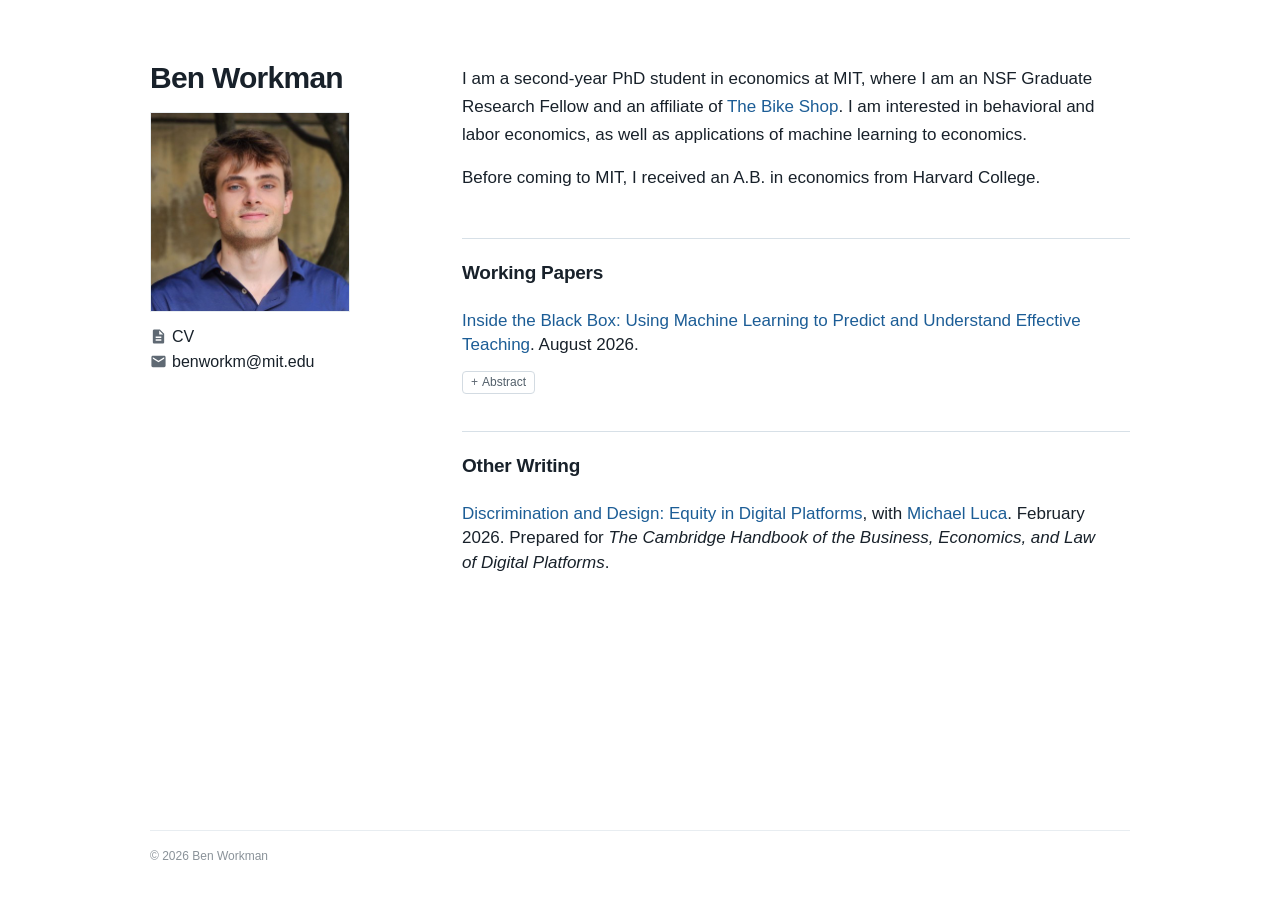
==== commit a803800b: "Capitalize The Bike Shop in the bio. Co-authored-by: Cursor <cursoragent@cursor.com>" ====
--- a/index.html
+++ b/index.html
@@ -1,12 +1,22 @@
 <!doctype html>
 <html lang="en">
   <head>
+    <script async src="https://www.googletagmanager.com/gtag/js?id=G-4PBDB20WFQ"></script>
+    <script>
+      window.dataLayer = window.dataLayer || [];
+      function gtag() {
+        dataLayer.push(arguments);
+      }
+      gtag("js", new Date());
+      gtag("config", "G-4PBDB20WFQ");
+    </script>
     <meta charset="utf-8" />
     <meta name="viewport" content="width=device-width, initial-scale=1" />
-    <meta
-      name="description"
-      content="Ben Workman is a PhD student in economics at MIT."
-    />
+    <meta name="description" content="Ben Workman" />
+    <meta property="og:title" content="Ben Workman" />
+    <meta property="og:description" content="Ben Workman" />
+    <meta property="og:type" content="website" />
+    <meta property="og:url" content="https://ben-workman.github.io/" />
     <title>Ben Workman</title>
     <link rel="icon" href="assets/favicon.svg" type="image/svg+xml" />
     <link rel="stylesheet" href="styles.css?v=7" />
@@ -60,8 +70,8 @@
         <section class="bio" aria-label="Biography">
           <p>
             I am a second-year PhD student in economics at MIT, where I am an NSF
-            Graduate Research Fellow and an affiliate of the
-            <a href="https://thebikeshop.io/">Bike Shop</a>. I am interested in
+            Graduate Research Fellow and an affiliate of
+            <a href="https://thebikeshop.io/">The Bike Shop</a>. I am interested in
             behavioral and labor economics, as well as applications of machine
             learning to economics.
           </p>
